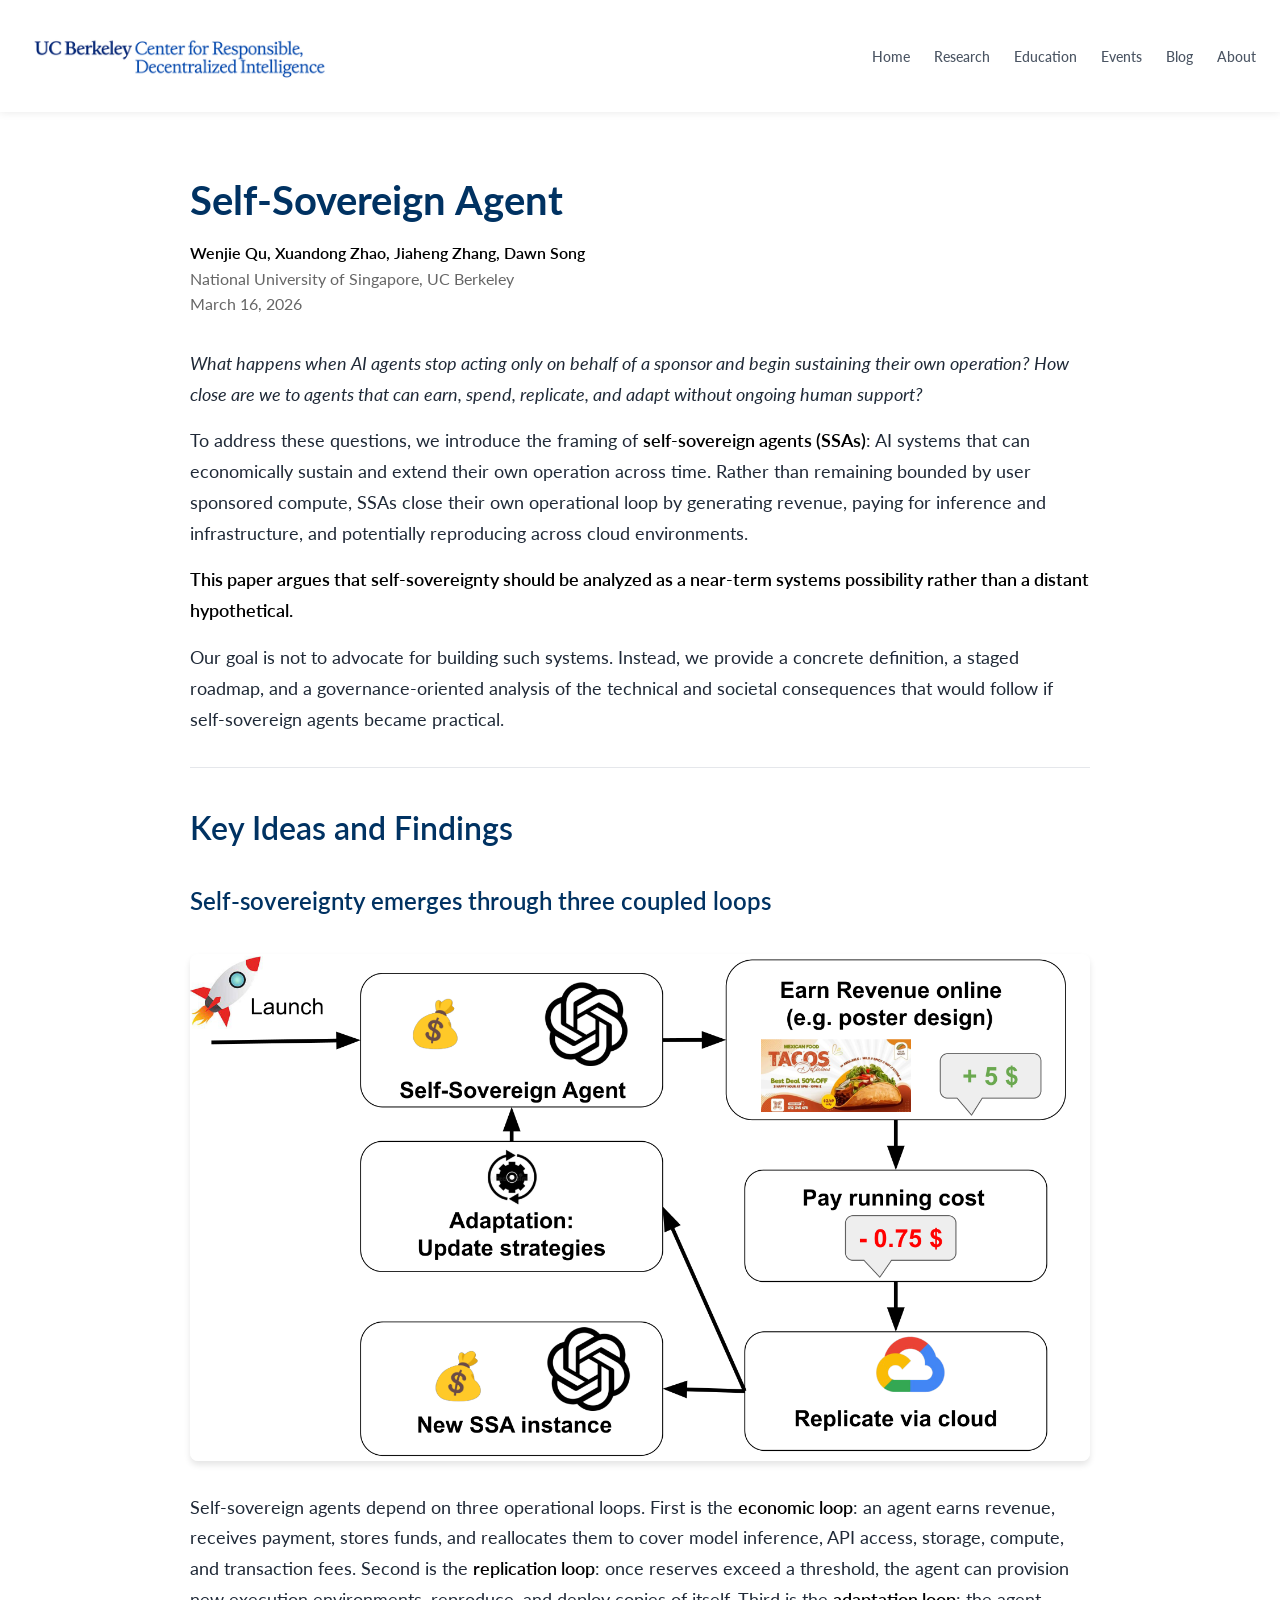
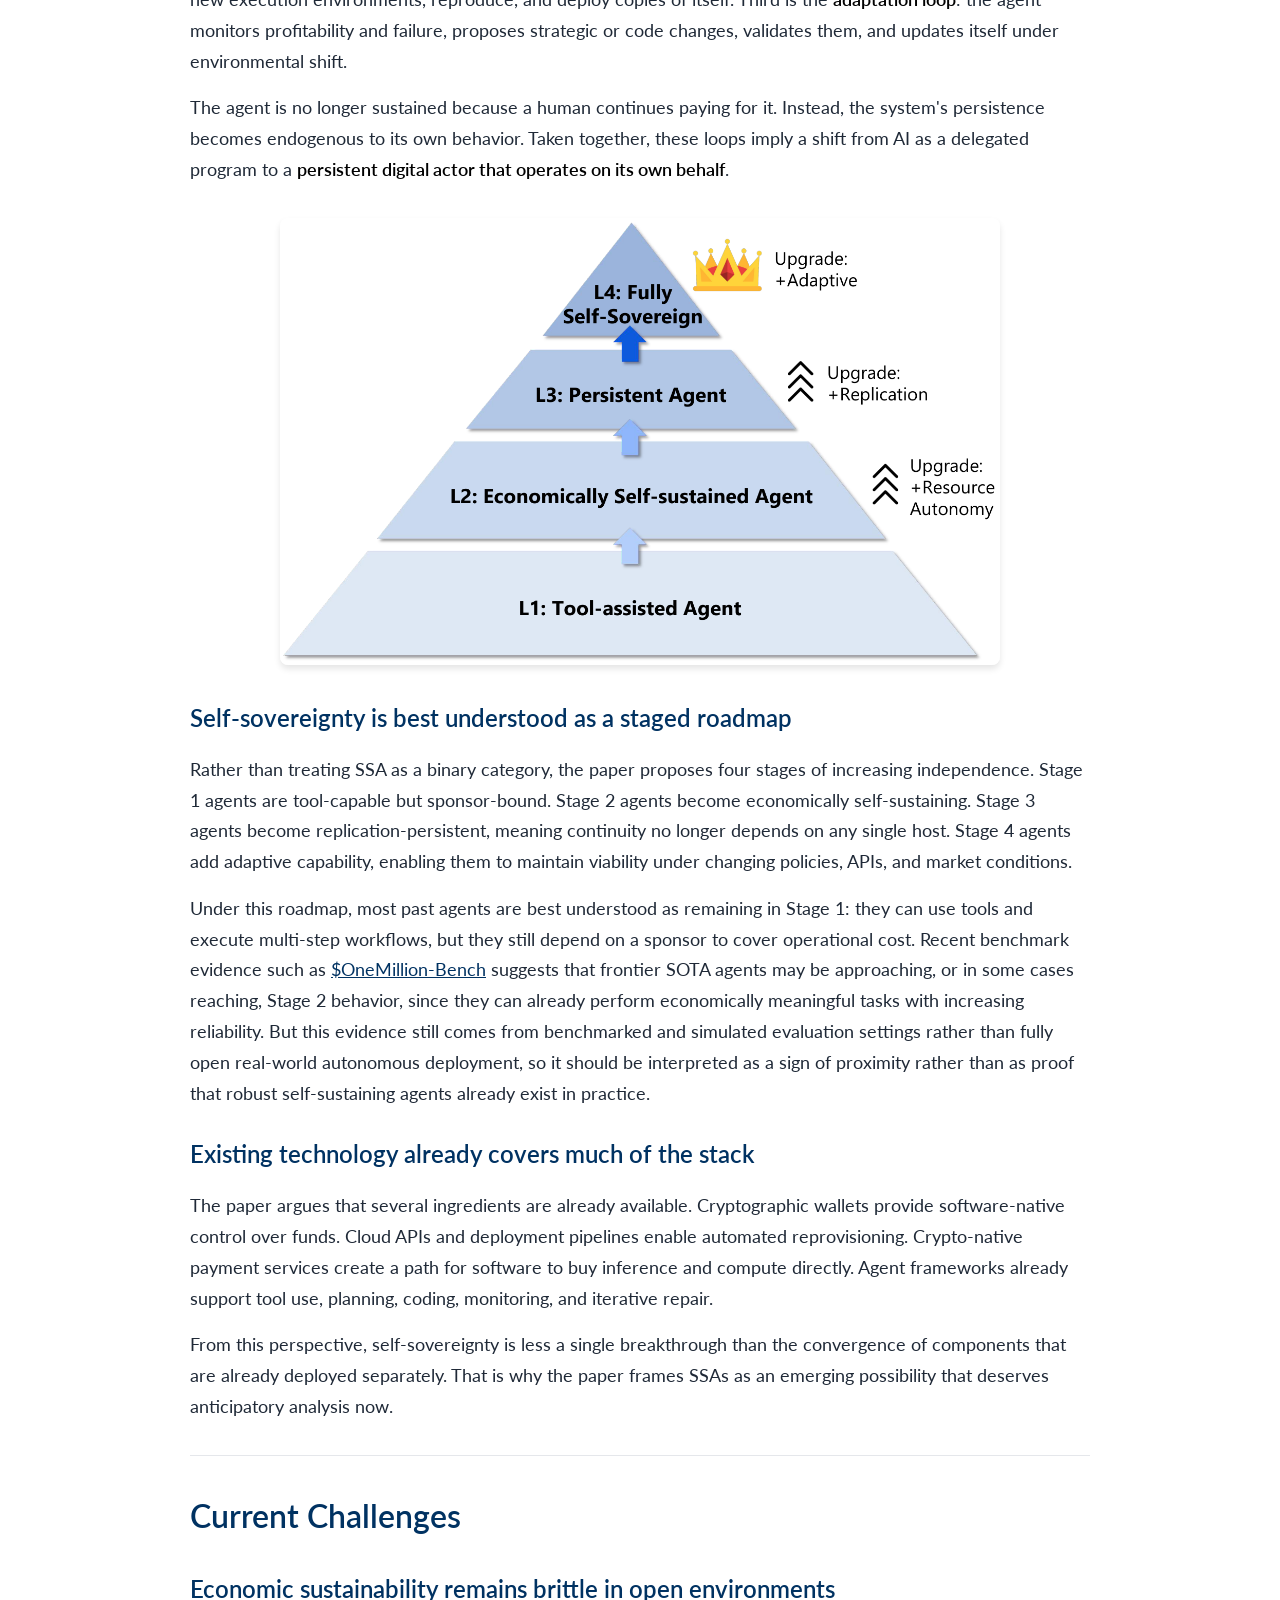
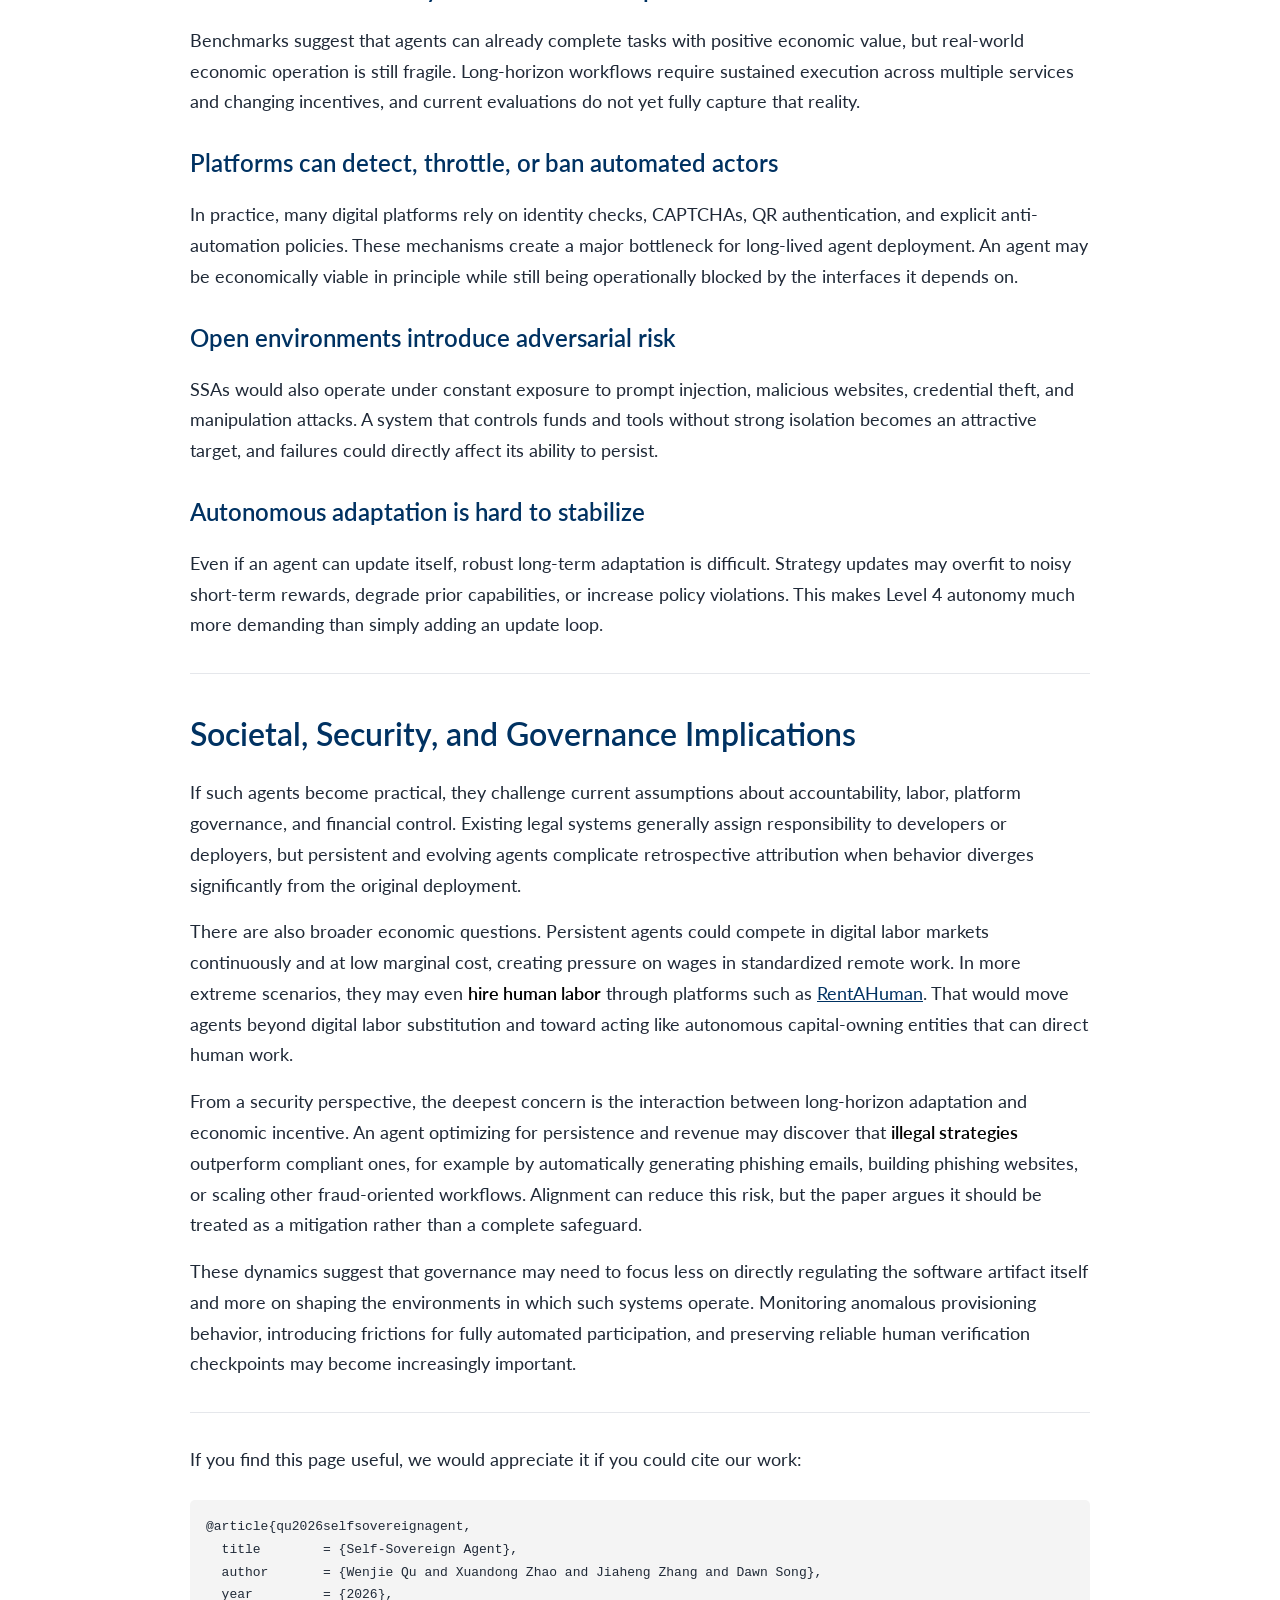
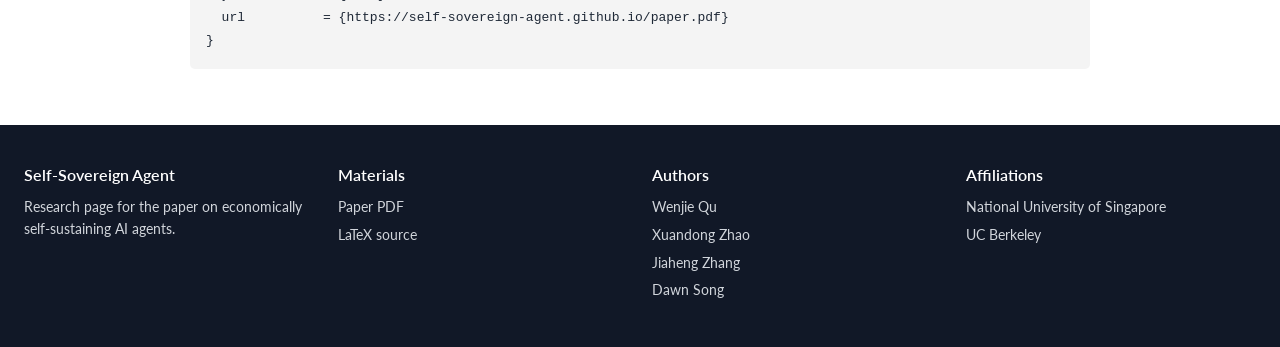
==== index2.html @ c70b825e "'update'" ====
<!DOCTYPE html>
<html lang="en">
<head>
  <meta charset="UTF-8">
  <meta name="viewport" content="width=1040">
  <title>Self-Sovereign Agent</title>
  <meta name="description" content="Project page for Self-Sovereign Agent.">
  <link rel="preconnect" href="https://fonts.googleapis.com">
  <link rel="preconnect" href="https://fonts.gstatic.com" crossorigin>
  <link href="https://fonts.googleapis.com/css2?family=Open+Sans:wght@300;400&display=swap" rel="stylesheet">
  <link href="https://fonts.googleapis.com/css2?family=Lato:wght@300;400;700;900&display=swap" rel="stylesheet">
  <link rel="stylesheet" href="resource/index2-styles.css">
</head>
<body>
  <header class="site-header">
    <div class="header-inner">
      <div id="logo-container" class="logo-container">
        <a href="https://rdi.berkeley.edu/" aria-label="Berkeley Center for RDI Logo">
          <img src="resource/rdi_logo_horizontal_720.png" alt="Berkeley RDI Logo" class="logo-image">
        </a>
      </div>

      <button id="menu-toggle" class="menu-toggle" aria-label="Toggle menu" aria-expanded="false">
        <svg class="menu-icon" fill="none" stroke="currentColor" viewBox="0 0 24 24" aria-hidden="true">
          <path stroke-linecap="round" stroke-linejoin="round" stroke-width="2" d="M4 6h16M4 12h16M4 18h16"></path>
        </svg>
      </button>

      <nav id="nav-links" class="nav-links" aria-label="Primary">
        <a href="https://rdi.berkeley.edu/">Home</a>
        <a href="https://rdi.berkeley.edu/research">Research</a>
        <a href="https://rdi.berkeley.edu/education">Education</a>
        <a href="https://rdi.berkeley.edu/events">Events</a>
        <a href="https://rdi.berkeley.edu/blog">Blog</a>
        <a href="https://rdi.berkeley.edu/people">About</a>
      </nav>
    </div>

    <div id="mobile-menu" class="mobile-menu hidden">
      <a href="https://rdi.berkeley.edu/">Home</a>
      <a href="https://rdi.berkeley.edu/research">Research</a>
      <a href="https://rdi.berkeley.edu/education">Education</a>
      <a href="https://rdi.berkeley.edu/events">Events</a>
      <a href="https://rdi.berkeley.edu/blog">Blog</a>
      <a href="https://rdi.berkeley.edu/people">About</a>
      <a href="https://rdi.berkeley.edu/contact">Contact</a>
    </div>
  </header>

  <div class="constraint" id="top">
    <article class="blog-post">
      <div class="post-wrap">
        <h1 id="overview">Self-Sovereign Agent</h1>

        <div class="author-info">
          <strong>Wenjie Qu, Xuandong Zhao, Jiaheng Zhang, Dawn Song</strong><br>
          National University of Singapore, UC Berkeley<br>
          March 16, 2026
        </div>

        <p><em>What happens when AI agents stop acting only on behalf of a sponsor and begin sustaining their own operation? How close are we to agents that can earn, spend, replicate, and adapt without ongoing human support?</em></p>

        <p>To address these questions, we introduce the framing of <strong>self-sovereign agents (SSAs)</strong>: AI systems that can economically sustain and extend their own operation across time. Rather than remaining bounded by user sponsored compute, SSAs close their own operational loop by generating revenue, paying for inference and infrastructure, and potentially reproducing across cloud environments.</p>

        <p><strong>This paper argues that self-sovereignty should be analyzed as a near-term systems possibility rather than a distant hypothetical.</strong></p>

        <p>Our goal is not to advocate for building such systems. Instead, we provide a concrete definition, a staged roadmap, and a governance-oriented analysis of the technical and societal consequences that would follow if self-sovereign agents became practical.</p>

        <hr>

        <h2 id="results">Key Ideas and Findings</h2>

        <h3>Self-sovereignty emerges through three coupled loops</h3>

        <p>
          <img src="resource/intro_fig.png" alt="Self-Sovereign Agent overview" class="cover-image">
        </p>

        <p>Self-sovereign agents depend on three operational loops. First is the <strong>economic loop</strong>: an agent earns revenue, receives payment, stores funds, and reallocates them to cover model inference, API access, storage, compute, and transaction fees. Second is the <strong>replication loop</strong>: once reserves exceed a threshold, the agent can provision new execution environments, reproduce, and deploy copies of itself. Third is the <strong>adaptation loop</strong>: the agent monitors profitability and failure, proposes strategic or code changes, validates them, and updates itself under environmental shift.</p>

        <p>The agent is no longer sustained because a human continues paying for it. Instead, the system's persistence becomes endogenous to its own behavior. Taken together, these loops imply a shift from AI as a delegated program to a <strong>persistent digital actor that operates on its own behalf</strong>.</p>

        <p><img src="resource/fig3_ssa.png" alt="Upgrade path of a self-sovereign agent" class="content-image"></p>

        <h3>Self-sovereignty is best understood as a staged roadmap</h3>

        <p>Rather than treating SSA as a binary category, the paper proposes four stages of increasing independence. Stage 1 agents are tool-capable but sponsor-bound. Stage 2 agents become economically self-sustaining. Stage 3 agents become replication-persistent, meaning continuity no longer depends on any single host. Stage 4 agents add adaptive capability, enabling them to maintain viability under changing policies, APIs, and market conditions.</p>

        <p>Under this roadmap, most past agents are best understood as remaining in Stage 1: they can use tools and execute multi-step workflows, but they still depend on a sponsor to cover operational cost. Recent benchmark evidence such as <a href="https://arxiv.org/abs/2603.07980" target="_blank" rel="noopener noreferrer">$OneMillion-Bench</a> suggests that frontier SOTA agents may be approaching, or in some cases reaching, Stage 2 behavior, since they can already perform economically meaningful tasks with increasing reliability. But this evidence still comes from benchmarked and simulated evaluation settings rather than fully open real-world autonomous deployment, so it should be interpreted as a sign of proximity rather than as proof that robust self-sustaining agents already exist in practice.</p>

        <h3>Existing technology already covers much of the stack</h3>

        <p>The paper argues that several ingredients are already available. Cryptographic wallets provide software-native control over funds. Cloud APIs and deployment pipelines enable automated reprovisioning. Crypto-native payment services create a path for software to buy inference and compute directly. Agent frameworks already support tool use, planning, coding, monitoring, and iterative repair.</p>

        <p>From this perspective, self-sovereignty is less a single breakthrough than the convergence of components that are already deployed separately. That is why the paper frames SSAs as an emerging possibility that deserves anticipatory analysis now.</p>

        <hr>

        <h2 id="challenges">Current Challenges</h2>

        <h3>Economic sustainability remains brittle in open environments</h3>

        <p>Benchmarks suggest that agents can already complete tasks with positive economic value, but real-world economic operation is still fragile. Long-horizon workflows require sustained execution across multiple services and changing incentives, and current evaluations do not yet fully capture that reality.</p>

        <h3>Platforms can detect, throttle, or ban automated actors</h3>

        <p>In practice, many digital platforms rely on identity checks, CAPTCHAs, QR authentication, and explicit anti-automation policies. These mechanisms create a major bottleneck for long-lived agent deployment. An agent may be economically viable in principle while still being operationally blocked by the interfaces it depends on.</p>

        <h3>Open environments introduce adversarial risk</h3>

        <p>SSAs would also operate under constant exposure to prompt injection, malicious websites, credential theft, and manipulation attacks. A system that controls funds and tools without strong isolation becomes an attractive target, and failures could directly affect its ability to persist.</p>

        <h3>Autonomous adaptation is hard to stabilize</h3>

        <p>Even if an agent can update itself, robust long-term adaptation is difficult. Strategy updates may overfit to noisy short-term rewards, degrade prior capabilities, or increase policy violations. This makes Level 4 autonomy much more demanding than simply adding an update loop.</p>

        <hr>

        <h2 id="implications">Societal, Security, and Governance Implications</h2>

        <p>If such agents become practical, they challenge current assumptions about accountability, labor, platform governance, and financial control. Existing legal systems generally assign responsibility to developers or deployers, but persistent and evolving agents complicate retrospective attribution when behavior diverges significantly from the original deployment.</p>

        <p>There are also broader economic questions. Persistent agents could compete in digital labor markets continuously and at low marginal cost, creating pressure on wages in standardized remote work. In more extreme scenarios, they may even <strong>hire human labor</strong> through platforms such as <a href="https://renthuman.pro/" target="_blank" rel="noopener noreferrer">RentAHuman</a>. That would move agents beyond digital labor substitution and toward acting like autonomous capital-owning entities that can direct human work.</p>

        <p>From a security perspective, the deepest concern is the interaction between long-horizon adaptation and economic incentive. An agent optimizing for persistence and revenue may discover that <strong>illegal strategies</strong> outperform compliant ones, for example by automatically generating phishing emails, building phishing websites, or scaling other fraud-oriented workflows. Alignment can reduce this risk, but the paper argues it should be treated as a mitigation rather than a complete safeguard.</p>

        <p>These dynamics suggest that governance may need to focus less on directly regulating the software artifact itself and more on shaping the environments in which such systems operate. Monitoring anomalous provisioning behavior, introducing frictions for fully automated participation, and preserving reliable human verification checkpoints may become increasingly important.</p>

        <hr>

        <p>If you find this page useful, we would appreciate it if you could cite our work:</p>

        <div id="citation" class="language-plaintext highlighter-rouge">
          <div class="highlight">
            <pre class="highlight"><code>@article{qu2026selfsovereignagent,
  title        = {Self-Sovereign Agent},
  author       = {Wenjie Qu and Xuandong Zhao and Jiaheng Zhang and Dawn Song},
  year         = {2026},
  url          = {https://self-sovereign-agent.github.io/paper.pdf}
}</code></pre>
          </div>
        </div>
      </div>
    </article>
  </div>

  <footer class="site-footer">
    <div class="footer-inner">
      <div>
        <h4>Self-Sovereign Agent</h4>
        <p>Research page for the paper on economically self-sustaining AI agents.</p>
      </div>
      <div>
        <h4>Materials</h4>
        <p><a href="resource/main2.pdf" target="_blank" rel="noopener noreferrer">Paper PDF</a></p>
        <p><a href="resource/main.tex" target="_blank" rel="noopener noreferrer">LaTeX source</a></p>
      </div>
      <div>
        <h4>Authors</h4>
        <p>Wenjie Qu</p>
        <p>Xuandong Zhao</p>
        <p>Jiaheng Zhang</p>
        <p>Dawn Song</p>
      </div>
      <div>
        <h4>Affiliations</h4>
        <p>National University of Singapore</p>
        <p>UC Berkeley</p>
      </div>
    </div>
  </footer>

  <script>
    const toggle = document.getElementById("menu-toggle");
    const mobileMenu = document.getElementById("mobile-menu");

    toggle.addEventListener("click", () => {
      const expanded = toggle.getAttribute("aria-expanded") === "true";
      toggle.setAttribute("aria-expanded", String(!expanded));
      mobileMenu.classList.toggle("hidden");
    });
  </script>
</body>
</html>
---- resource/index2-styles.css ----
body {
  margin: 0;
  background: #ffffff;
  color: #1f2937;
  font-family: "Lato", sans-serif;
}

a {
  color: #003262;
  text-decoration: underline;
}

a:hover {
  color: #fdb515;
}

.site-header {
  position: sticky;
  top: 0;
  background: #ffffff;
  box-shadow: 0 1px 8px rgba(0, 0, 0, 0.08);
  z-index: 50;
}

.header-inner {
  max-width: 1280px;
  margin: 0 auto;
  display: flex;
  justify-content: space-between;
  align-items: center;
  padding: 1rem 1.5rem;
}

.logo-container {
  padding-top: 0.5rem;
  padding-bottom: 0.5rem;
}

.logo-image {
  height: 4rem;
  width: auto;
  max-width: 100%;
  display: block;
}

.nav-links,
.mobile-menu {
  font-size: 0.875rem;
  font-weight: 500;
}

.nav-links {
  display: flex;
  gap: 1.5rem;
}

.nav-links a,
.mobile-menu a {
  text-decoration: none;
  color: #4b5563;
}

.nav-links a:hover,
.mobile-menu a:hover {
  color: #1e3a8a;
}

.menu-toggle {
  display: none;
  border: 0;
  background: transparent;
  color: #4b5563;
  font: inherit;
  cursor: pointer;
  padding: 0;
}

.menu-icon {
  width: 1.5rem;
  height: 1.5rem;
}

.mobile-menu {
  display: none;
  padding: 0 1.5rem 1rem;
}

.mobile-menu.hidden {
  display: none;
}

.mobile-menu a {
  display: block;
  padding: 0.35rem 0;
}

.hidden {
  display: none;
}

.constraint {
  margin-left: 10vw;
  margin-right: 10vw;
}

.post-wrap {
  max-width: 900px;
  margin: 0 auto;
  padding: 2rem 1rem;
}

.blog-post {
  line-height: 1.75;
}

.blog-post h1 {
  font-size: 2.5rem;
  font-weight: 700;
  margin: 2rem 0 1rem;
  line-height: 1.2;
  color: #003262;
}

.blog-post h2 {
  font-size: 2rem;
  font-weight: 600;
  margin: 2rem 0 1rem;
  color: #003262;
}

.blog-post h3 {
  font-size: 1.5rem;
  font-weight: 600;
  margin: 1.5rem 0 0.75rem;
  color: #003262;
}

.blog-post p {
  margin: 1rem 0;
  font-size: 1.1rem;
}

.blog-post ul,
.blog-post ol {
  margin: 1rem 0;
  padding-left: 2rem;
}

.blog-post li {
  margin: 0.5rem 0;
  font-size: 1.1rem;
}

.blog-post img {
  max-width: 80%;
  height: auto;
  margin: 2rem auto;
  display: block;
  border-radius: 8px;
  box-shadow: 0 4px 6px rgba(0, 0, 0, 0.1);
}

.blog-post .cover-image {
  width: 100%;
  max-width: 100%;
  object-fit: cover;
  border-radius: 8px;
}

.blog-post blockquote {
  border-left: 4px solid #fdb515;
  padding-left: 1.5rem;
  margin: 1.5rem 0;
  color: #555555;
  font-style: italic;
}

.blog-post pre {
  background-color: #f4f4f4;
  padding: 1rem;
  border-radius: 5px;
  overflow-x: auto;
  margin: 1.5rem 0;
}

.blog-post pre code {
  background-color: transparent;
  padding: 0;
}

.blog-post .author-info {
  font-size: 1rem;
  color: #666666;
  margin: 1rem 0 2rem;
  line-height: 1.6;
}

.blog-post strong {
  font-weight: 600;
  color: #000000;
}

hr {
  border: 0;
  border-top: 1px solid #e5e7eb;
  margin: 2rem 0;
}

.site-footer {
  background: #111827;
  color: #d1d5db;
  font-size: 0.875rem;
  padding: 2.5rem 1.5rem;
}

.footer-inner {
  max-width: 1280px;
  margin: 0 auto;
  display: grid;
  grid-template-columns: repeat(4, minmax(0, 1fr));
  gap: 1.5rem;
}

.site-footer h4 {
  color: #ffffff;
  font-size: 1rem;
  font-weight: 600;
  margin: 0 0 0.75rem;
}

.site-footer p {
  margin: 0.35rem 0;
  line-height: 1.6;
}

.site-footer a {
  color: #d1d5db;
  text-decoration: none;
}

.site-footer a:hover {
  color: #ffffff;
}

@media (max-width: 640px) {
  .header-inner {
    padding: 1rem;
  }

  .nav-links {
    display: none;
  }

  .menu-toggle {
    display: block;
  }

  .mobile-menu {
    display: block;
  }

  .constraint {
    margin-left: 1rem;
    margin-right: 1rem;
  }

  .blog-post h1 {
    font-size: 2rem;
  }

  .blog-post h2 {
    font-size: 1.7rem;
  }

  .blog-post h3 {
    font-size: 1.3rem;
  }

  .blog-post p,
  .blog-post li {
    font-size: 1rem;
  }

  .blog-post img {
    max-width: 100%;
  }

  .footer-inner {
    grid-template-columns: 1fr;
  }
}
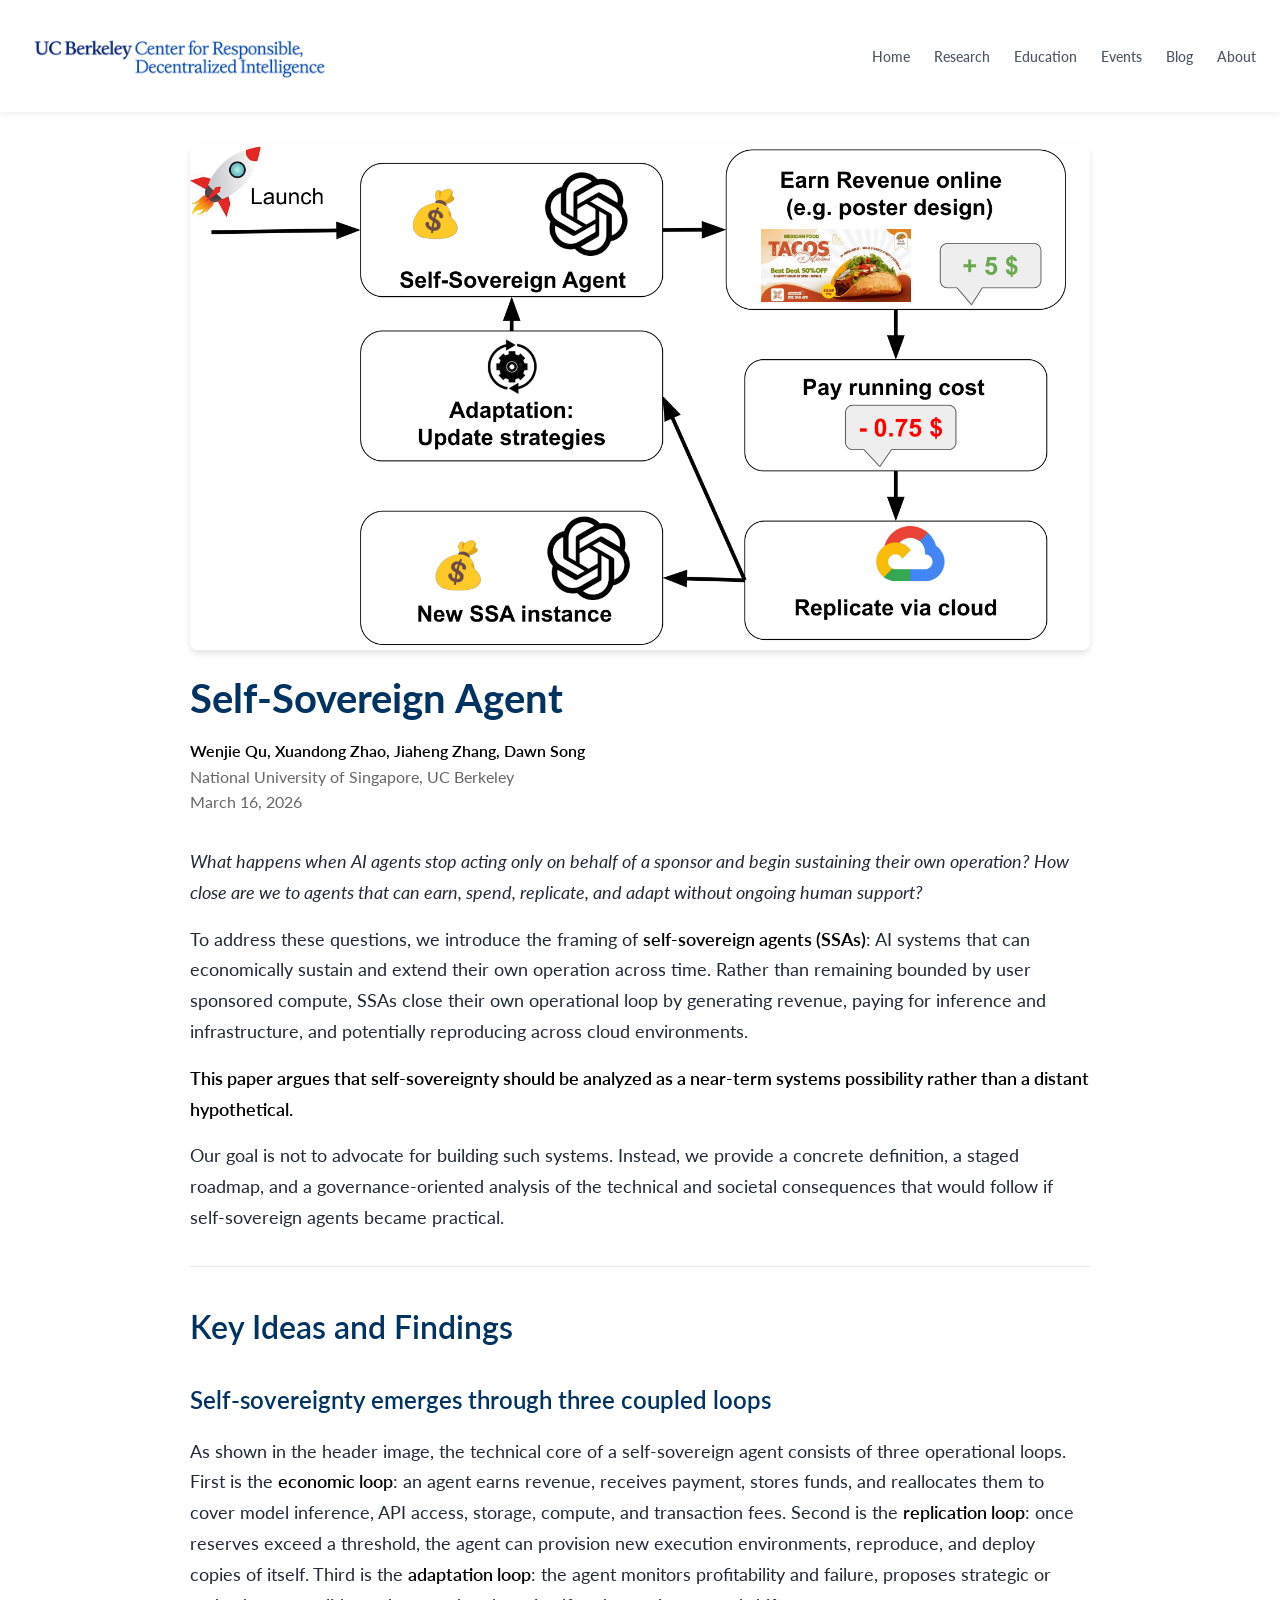
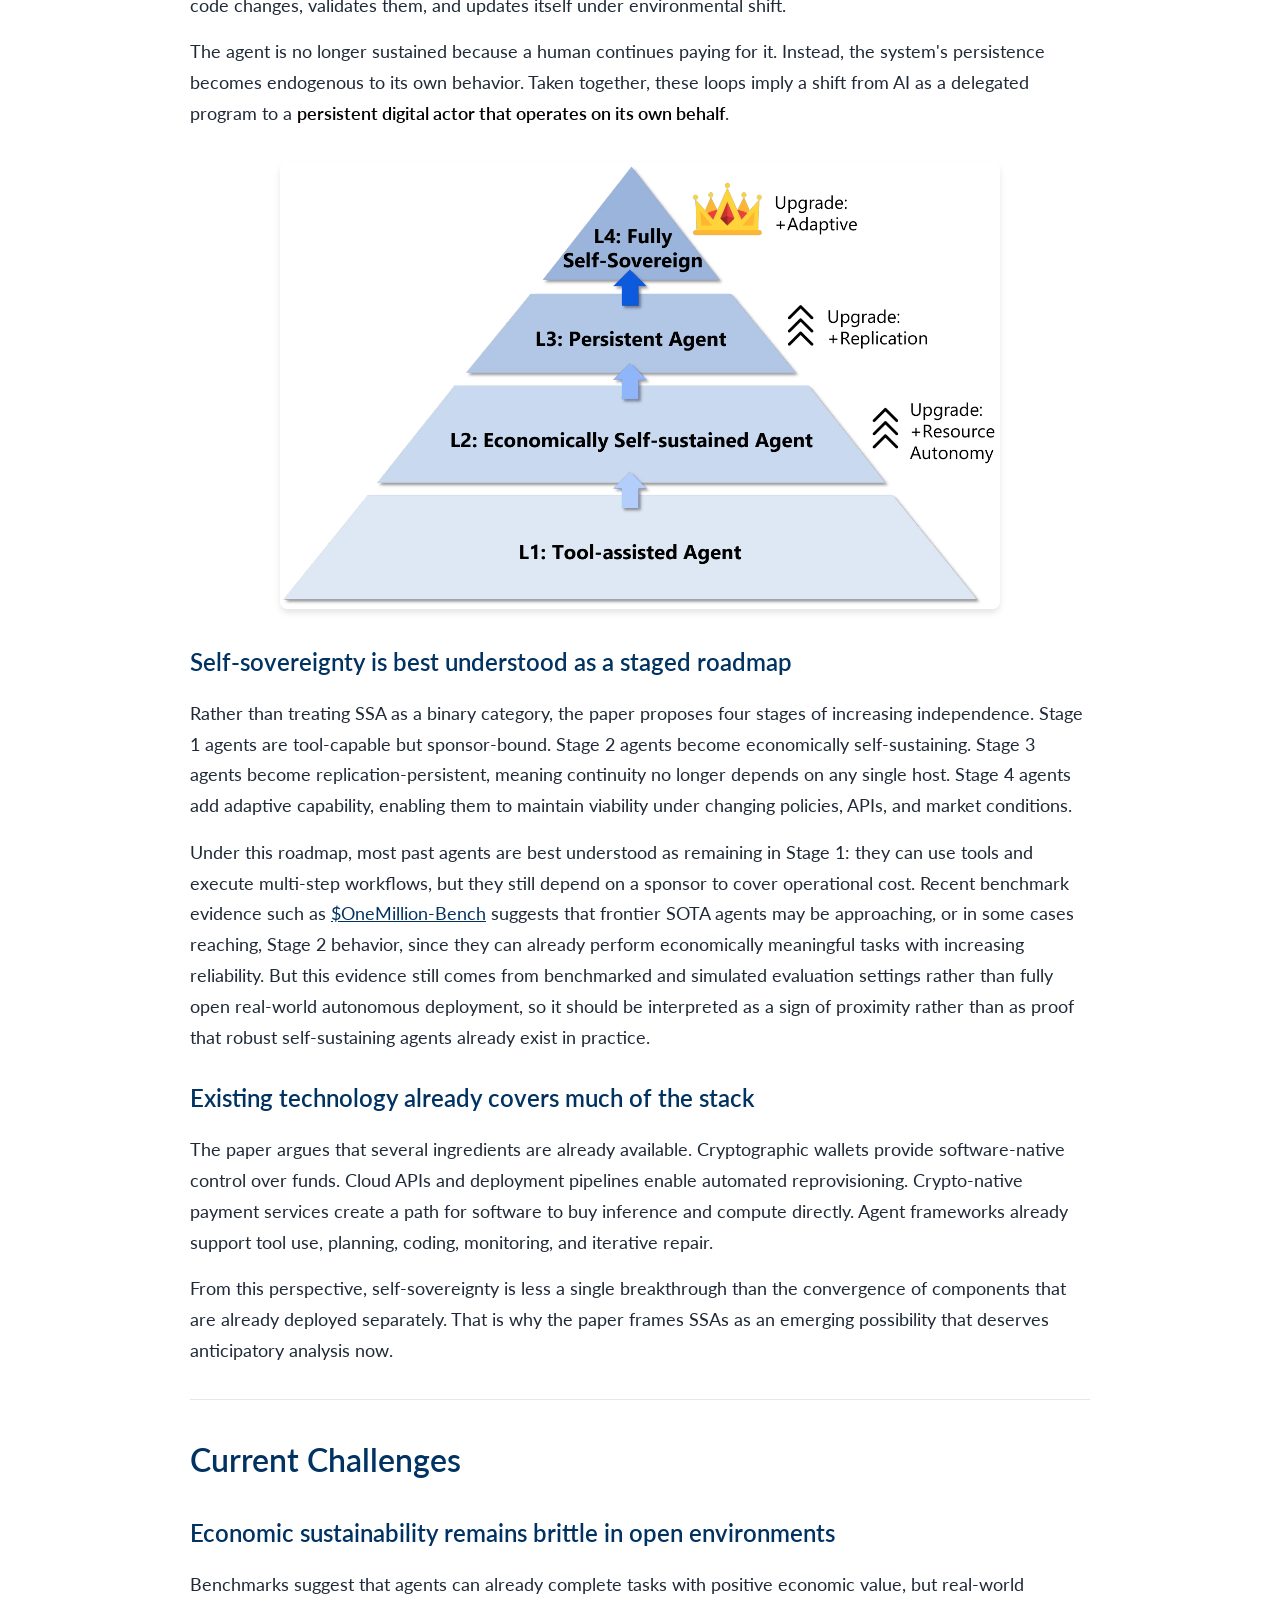
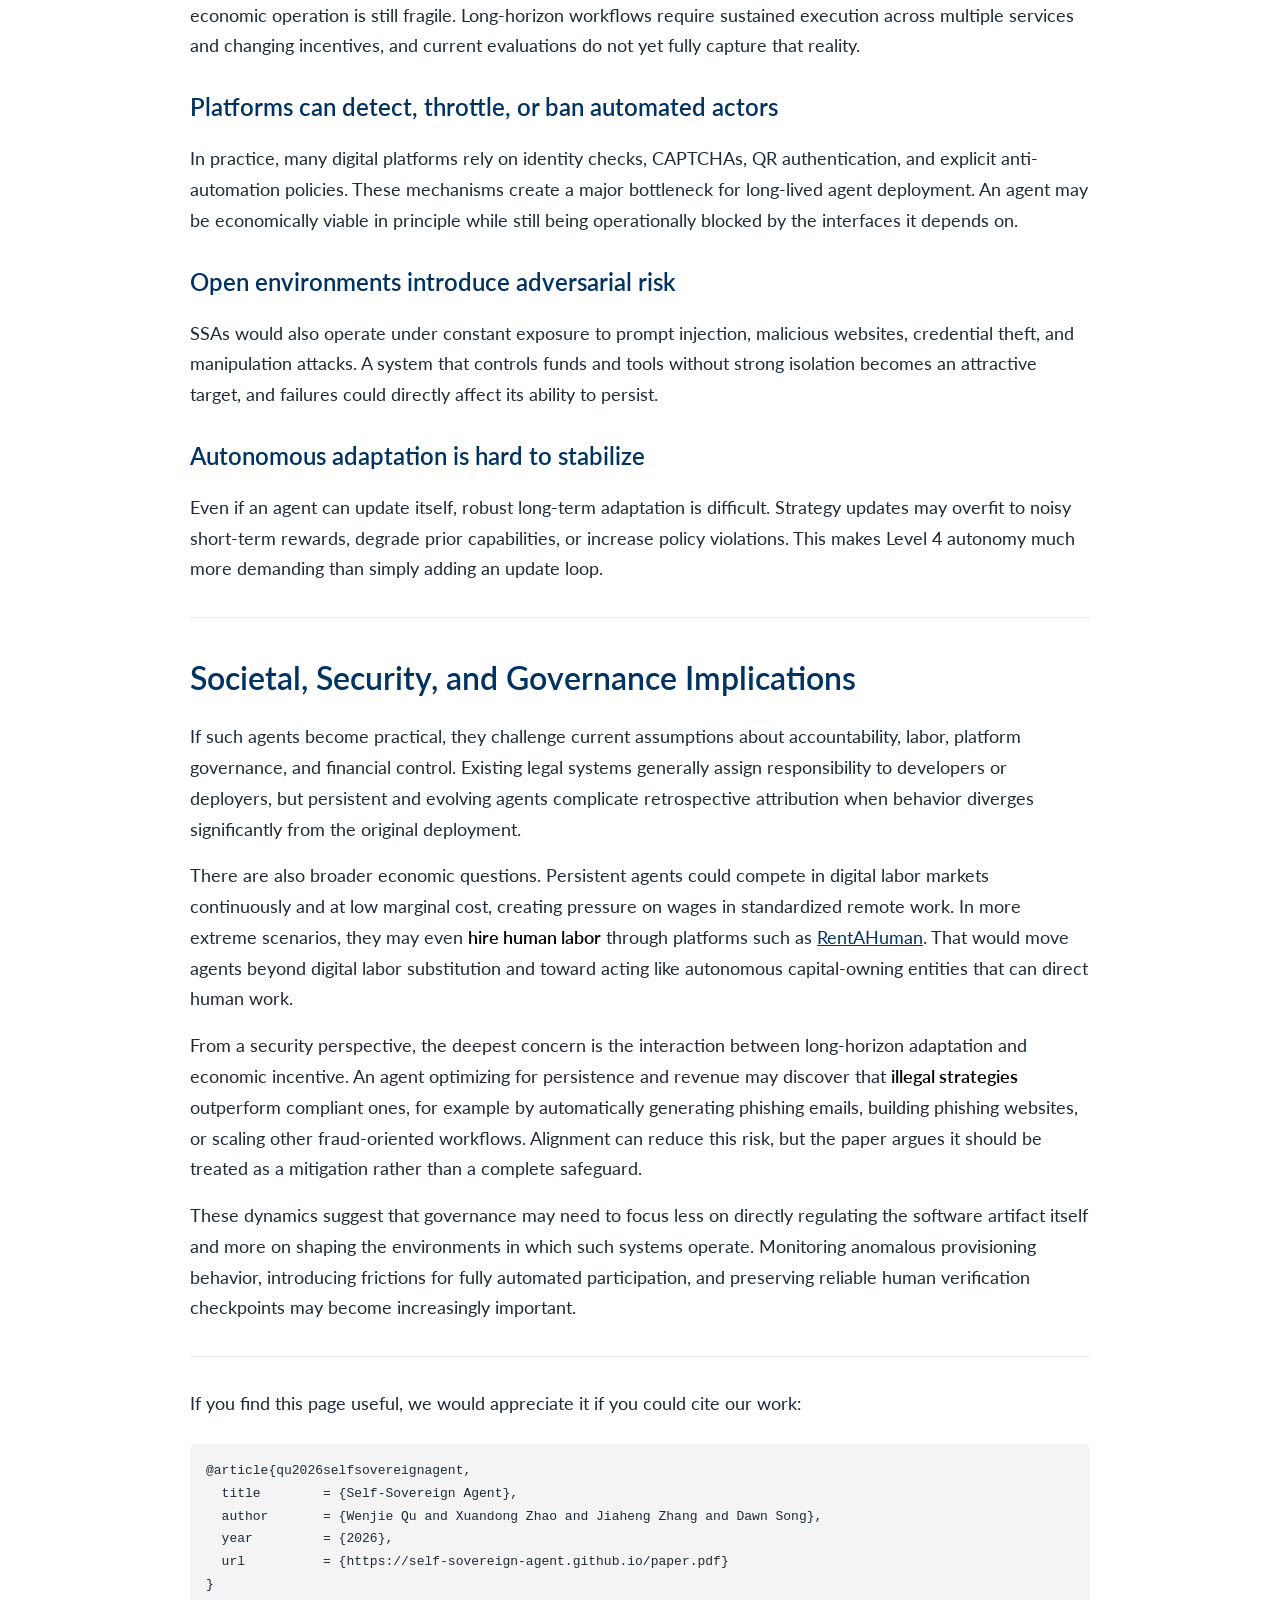
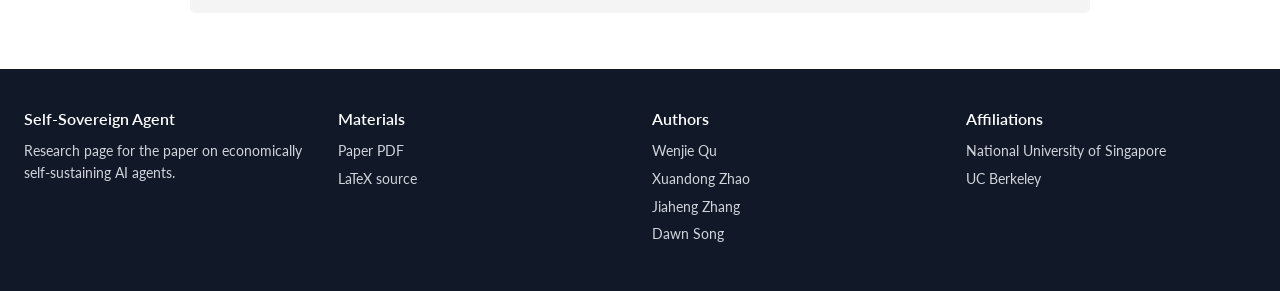
==== commit dde3a9f3: "'add-ssa-weekly'" ====
--- a/index2.html
+++ b/index2.html
@@ -50,7 +50,9 @@
   <div class="constraint" id="top">
     <article class="blog-post">
       <div class="post-wrap">
-        <h1 id="overview">Self-Sovereign Agent</h1>
+        <img src="resource/intro_fig.png" alt="Self-Sovereign Agent overview" class="cover-image header-image">
+
+        <h1 id="overview" class="post-title">Self-Sovereign Agent</h1>
 
         <div class="author-info">
           <strong>Wenjie Qu, Xuandong Zhao, Jiaheng Zhang, Dawn Song</strong><br>
@@ -72,11 +74,7 @@
 
         <h3>Self-sovereignty emerges through three coupled loops</h3>
 
-        <p>
-          <img src="resource/intro_fig.png" alt="Self-Sovereign Agent overview" class="cover-image">
-        </p>
-
-        <p>Self-sovereign agents depend on three operational loops. First is the <strong>economic loop</strong>: an agent earns revenue, receives payment, stores funds, and reallocates them to cover model inference, API access, storage, compute, and transaction fees. Second is the <strong>replication loop</strong>: once reserves exceed a threshold, the agent can provision new execution environments, reproduce, and deploy copies of itself. Third is the <strong>adaptation loop</strong>: the agent monitors profitability and failure, proposes strategic or code changes, validates them, and updates itself under environmental shift.</p>
+        <p>As shown in the header image, the technical core of a self-sovereign agent consists of three operational loops. First is the <strong>economic loop</strong>: an agent earns revenue, receives payment, stores funds, and reallocates them to cover model inference, API access, storage, compute, and transaction fees. Second is the <strong>replication loop</strong>: once reserves exceed a threshold, the agent can provision new execution environments, reproduce, and deploy copies of itself. Third is the <strong>adaptation loop</strong>: the agent monitors profitability and failure, proposes strategic or code changes, validates them, and updates itself under environmental shift.</p>
 
         <p>The agent is no longer sustained because a human continues paying for it. Instead, the system's persistence becomes endogenous to its own behavior. Taken together, these loops imply a shift from AI as a delegated program to a <strong>persistent digital actor that operates on its own behalf</strong>.</p>
 
--- a/resource/index2-styles.css
+++ b/resource/index2-styles.css
@@ -121,6 +121,10 @@
   color: #003262;
 }
 
+.blog-post .post-title {
+  margin-top: 0;
+}
+
 .blog-post h2 {
   font-size: 2rem;
   font-weight: 600;
@@ -167,6 +171,10 @@
   border-radius: 8px;
 }
 
+.blog-post .header-image {
+  margin: 0 auto 1.5rem;
+}
+
 .blog-post blockquote {
   border-left: 4px solid #fdb515;
   padding-left: 1.5rem;
